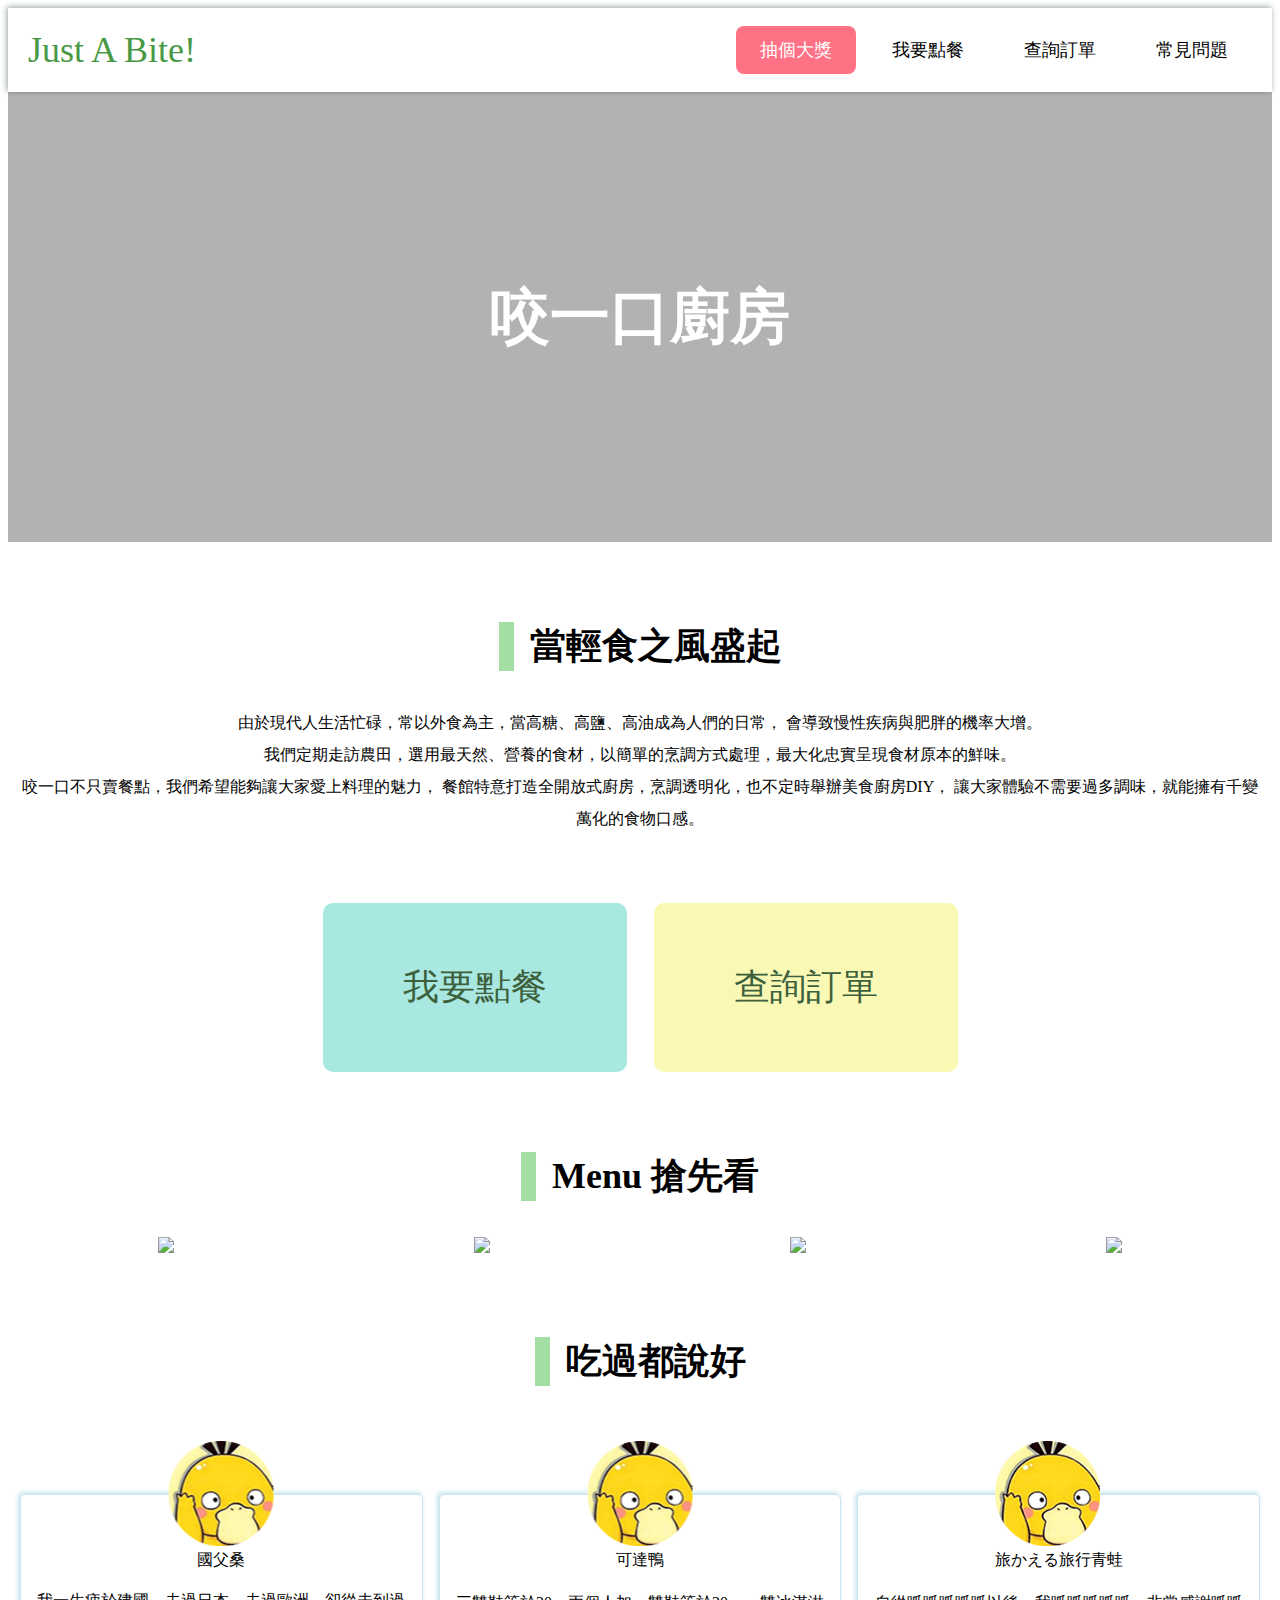
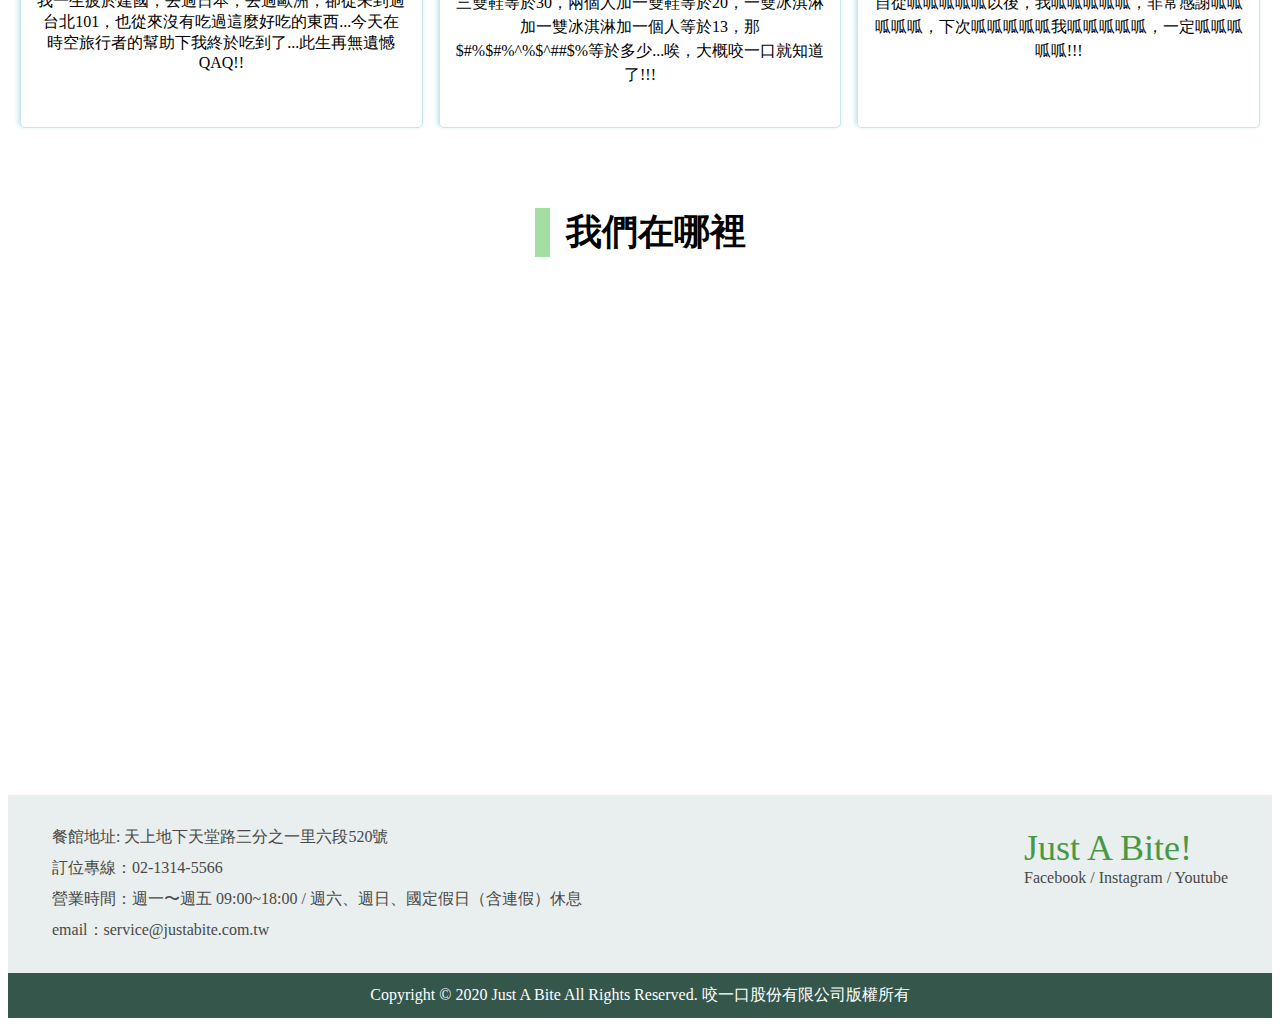
==== restaurant/index.html @ 6f4dba13 "新增餐廳評論切版" ====
<!DOCTYPE html>

<html>
<head>
  <meta charset="utf-8">
  <title>餐廳官網</title>
  <meta name="viewport" content="width=device-width, initial-scale=1">
  <link rel="stylesheet" href="https://necolas.github.io/normalize.css/8.0.1/normalize.css" />
  <link rel="stylesheet" href="./style.css"/>
</head>

<body>
    <nav class="navbar">
        <div class="wrapper">
            <div class="navbar__site-name">
                Just A Bite!
            </div>
            <!-- active代表被選中 -->
            <ul class="navbar__list">
                <li class="active"><a href="#">抽個大獎</a></li>
                <li><a href="#">我要點餐</a></li>
                <li><a href="#">查詢訂單</a></li>
                <li><a href="#">常見問題</a></li>
            </ul>
        </div>
    </nav>
    <section class="banner">
        <h1>咬一口廚房</h1>
    </section>

    <div class="wrapper">
        <section class="section">
            <h2 class="section__title">
                當輕食之風盛起
            </h2>
            <p class="section__desc">
                由於現代人生活忙碌，常以外食為主，當高糖、高鹽、高油成為人們的日常，
                會導致慢性疾病與肥胖的機率大增。
                </br>
                我們定期走訪農田，選用最天然、營養的食材，以簡單的烹調方式處理，最大化忠實呈現食材原本的鮮味。
                </br>
                咬一口不只賣餐點，我們希望能夠讓大家愛上料理的魅力，
                餐館特意打造全開放式廚房，烹調透明化，也不定時舉辦美食廚房DIY，
                讓大家體驗不需要過多調味，就能擁有千變萬化的食物口感。
            </p>
            <div class="bottons">
                <div class="botton btn-order">
                    我要點餐
                </div>
                <div class="botton btn-query">
                    查詢訂單
                </div>
            </div>
        </section>     
    </div>
      <section class="section">
          <h2 class="section__title">
              Menu 搶先看
          </h2>
          <div class="section__images">
            <div><img src="./nohandle_images/images/f-001.PNG"/></div>
            <div><img src="./nohandle_images/images/f-002.PNG"/></div>
            <div><img src="./nohandle_images/images/f-003.PNG"/></div>
            <div><img src="./nohandle_images/images/f-004.PNG"/></div>
          </div>
      </section>

      <div class="wrapper">
        <section class="section">
          <h2 class="section__title">
            吃過都說好
          </h2>
          <!-- 下面整塊 -->
          <div class="section__comments">
            <!-- 分三塊 -->
            <div class="comment">
              <div class="comment__author">
                <div class="comment__avatar"><img src="./nohandle_images/images/p-2.png"/></div>
                <p>國父桑</p>
              </div>
              <div class="comment__content">
                我一生疲於建國，去過日本，去過歐洲，卻從未到過台北101，也從來沒有吃過這麼好吃的東西...今天在時空旅行者的幫助下我終於吃到了...此生再無遺憾 QAQ!!
              </div>
            </div>
            <div class="comment">
              <div class="comment__author">
                <div class="comment__avatar"><img src="./nohandle_images/images/p-2.png"/></div>
                <p>可達鴨</p>
              </div>
              <div class="comment__content">
                三雙鞋等於30，兩個人加一雙鞋等於20，一雙冰淇淋加一雙冰淇淋加一個人等於13，那$#%$#%^%$^##$%等於多少...唉，大概咬一口就知道了!!!
              </div>
            </div>
            <div class="comment">
              <div class="comment__author">
                <div class="comment__avatar"><img src="./nohandle_images/images/p-2.png"/></div>
                <p>旅かえる旅行青蛙
                </p>
              </div>
              <div class="comment__content">
                自從呱呱呱呱呱以後，我呱呱呱呱呱，非常感謝呱呱呱呱呱，下次呱呱呱呱呱我呱呱呱呱呱，一定呱呱呱呱呱!!!
              </div>
            </div>                      
          </div>
        </section>
      </div>

      <div class="wrapper">
        <section class="section">
          <h2 class="section__title">
            我們在哪裡
          </h2>
          <iframe src="https://www.google.com/maps/embed?pb=!1m18!1m12!1m3!1d3615.002890183713!2d121.56235021495837!3d25.033975983972326!2m3!1f0!2f0!3f0!3m2!1i1024!2i768!4f13.1!3m3!1m2!1s0x3442abb6da9c9e1f%3A0x1206bcf082fd10a6!2zMTEw5Y-w5YyX5biC5L-h576p5Y2A5L-h576p6Lev5LqU5q61N-iZnw!5e0!3m2!1szh-TW!2stw!4v1616418100607!5m2!1szh-TW!2stw" width="100%" height="450" style="border:0;" allowfullscreen="" loading="lazy"></iframe>
        </section>
      </div>
      <footer>
        <div class="footer__top">
          <div class="wrapper">
            <div class="footer__info">
              <div>餐館地址: 天上地下天堂路三分之一里六段520號</div>
              <div>訂位專線：02-1314-5566</div>
              <div>營業時間：週一〜週五 09:00~18:00 / 週六、週日、國定假日（含連假）休息</div>
              <div>email：service@justabite.com.tw</div>
            </div>
            <div>
              <div class="footer__site">Just A Bite!</div>
              <div>Facebook / Instagram / Youtube</div>
            </div>
          </div>
        </div>
        <div class="footer__bottom">Copyright © 2020 Just A Bite All Rights Reserved. 咬一口股份有限公司版權所有</div>
      </footer>
</body>
</html>
---- restaurant/style.css ----
.navbar {
	box-shadow: -1.4px -1.4px 6px 0 #97a2a0;
}

.navbar .wrapper {
	display: flex;
	justify-content: space-between;
	align-items:center;
	height: 84px;
	background:white;
	padding: 0px 20px; 
}

/* title左邊名稱選單 */
.navbar__site-name {
	color: #489846;
	font-size: 36px;
}

/* title右邊選單 */
.navbar__list {
		list-style: none;
		margin: 0;
		padding: 0;
		display: flex;
		font-size: 18px;
}
/* title右邊選單 的每一個li */
.navbar__list  li {
		margin-left: 12px;
		border-radius: 8px;  
		transition: background 0.1s;
}

.navbar__list  li.active,.navbar__list  li:hover {
		background: #ff7286;
}


.navbar__list  li.active a,.navbar__list  li:hover a {
		color:white;
}

.navbar__list  li a {  
	 display:block;    
	 text-decoration: none;       
	 color:black;
	 padding: 12px 24px;
			 
}

.wrapper {
	max-width: 1280px;
	margin:0 auto; /* 置中 */
	padding: 0px 12px;
}

.banner {
	position: relative;
	height: 450px;
	background: url(./nohandle_images/images/banner.PNG) center/cover no-repeat;
		
}

.banner::after {
	content: '';
	position: absolute;
	background:rgba(0, 0, 0, 0.3);
	top: 0;
	left: 0;
	right: 0;
	bottom: 0;
}

.banner h1 {
	display: inline-block;
	position: relative;
	margin: 0;
	color: white;
	z-index: 2;
	top: 50%;
	left: 50%;
	transform: translate(-50%, -50%);
	font-size: 60px;
	font-weight: bold;
}

h2 {
	margin: 0;
}

.section {
		text-align: center;
		margin-top: 80px;
}

.section__title {
	display: inline-block;
	font-size: 36px;
	border-left: solid 15px #a3dea2;
	padding-left: 16px;
	margin-bottom: 36px;
}

.section__desc {
	font-size: 16px;
	line-height: 2em;
	margin: 0px 0px 68px 0px;
}

.botton {
	padding: 60px 80px;
	font-size: 36px;
	color: #3e613d; /*字體顏色*/
	display: inline-block;
	border-radius: 10px;
	cursor: pointer;
	transition: transform 0.1s;
}

.button:hover {
	transform: scale(1.1);
}

.btn-order {
	background:#a8e8e1 ;
}

.btn-query {
	margin-left: 23px;
	background:#f9f9b5 ;       
}

.section__images {
	display: flex;
}

.section__images div {
	width: 25%
}

.section__images img {
	width: 100%
}

footer {
	margin-top: 48px;
}

.footer__bottom {
	background: #35564b;
	padding: 12px;
	text-align: center;
	color: white;
	font-size: 16px;
}

.footer__top {
	background:#e8efee;
	padding: 32px;
	color: #484848;
}

.footer__top .wrapper {
	display: flex;
	justify-content: space-between;
}

.footer__info {
	margin-right: 16px;
}

.footer__info div + div {
	margin-top: 10px;
}

.footer__site {
	font-size: 36px;
	color: #489846;
}

.section__comments {
	display: flex;
	margin-top: 72px;
	
}

.comment {   
	border: solid 1px #c7e5ec;
	border-radius: 5px;
	box-shadow: -1.4px -1.4px 4px 0 #c7e5ec;    
	height: 200px;
	padding: 16px;
	position: relative;
	font-size: 16px;
	width: 30%;
	color: #000000; 
	text-align: center;
}

.comment +  .comment {
	margin-left: 16px;
	line-height: 1.5em;       
}     

.comment__avatar {
	width: 105px;
	height: 105px;
}

.comment__avatar img { 
	width: 100%;
	height: 100%;
}

.comment__author {
	display: inline-block;
	position: absolute;
	top: 18px;
	left: 50%;
	transform: translate(-50%, -50%);
}

.comment__author p{
	margin-top: 5px;
	line-height: 18px;
}

.comment__content {
	position: relative;
	top: 40%;
}

/* 手機板768大小 */
@media(max-width: 768px){
	.navbar .wrapper {
			height: 108px;
			flex-direction: column;
			justify-content:space-between;
			padding: 0px;
	}

	.navbar__site-name{
			margin-top: 10px;
	}

	.navbar__list{
			display: flex;
			width: 100%;
	}
	
	.navbar__list  li{
			flex: 1;
			margin-left: 0;
			border-radius: 0;
			text-align: center;
	}
	.btn-query {
			margin-left: 0px;
			margin-top: 16px;
	}

	.section__images{
			flex-direction: column;
	}

	.section__images div{
			width:100%;
	}

	.footer__top .wrapper {
	flex-direction: column-reverse;
}

	.footer__info {
		margin-right: 0;
		margin-top: 16px;
	}

	.section__comments {
	flex-direction: column;
}

	.comment + .comment {
		margin-left: 0;
		margin-top: 82px;
	}

}
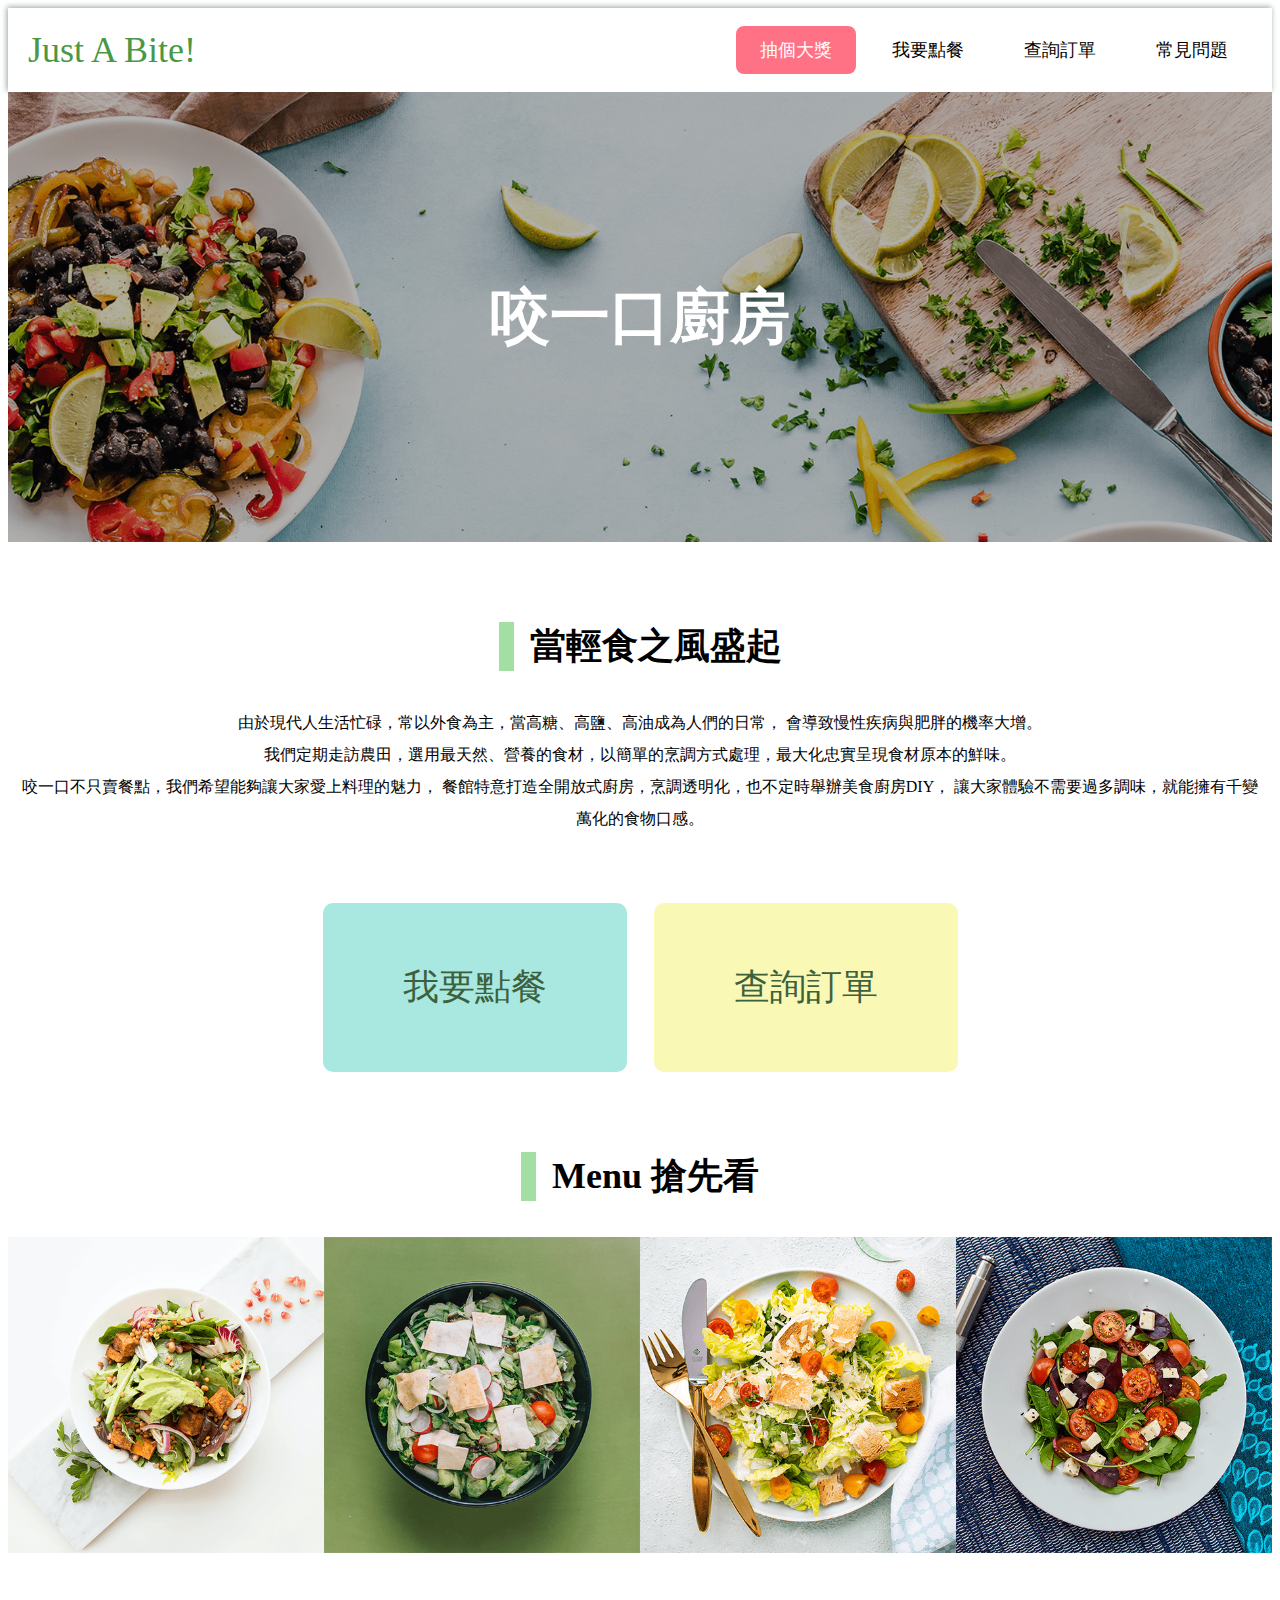
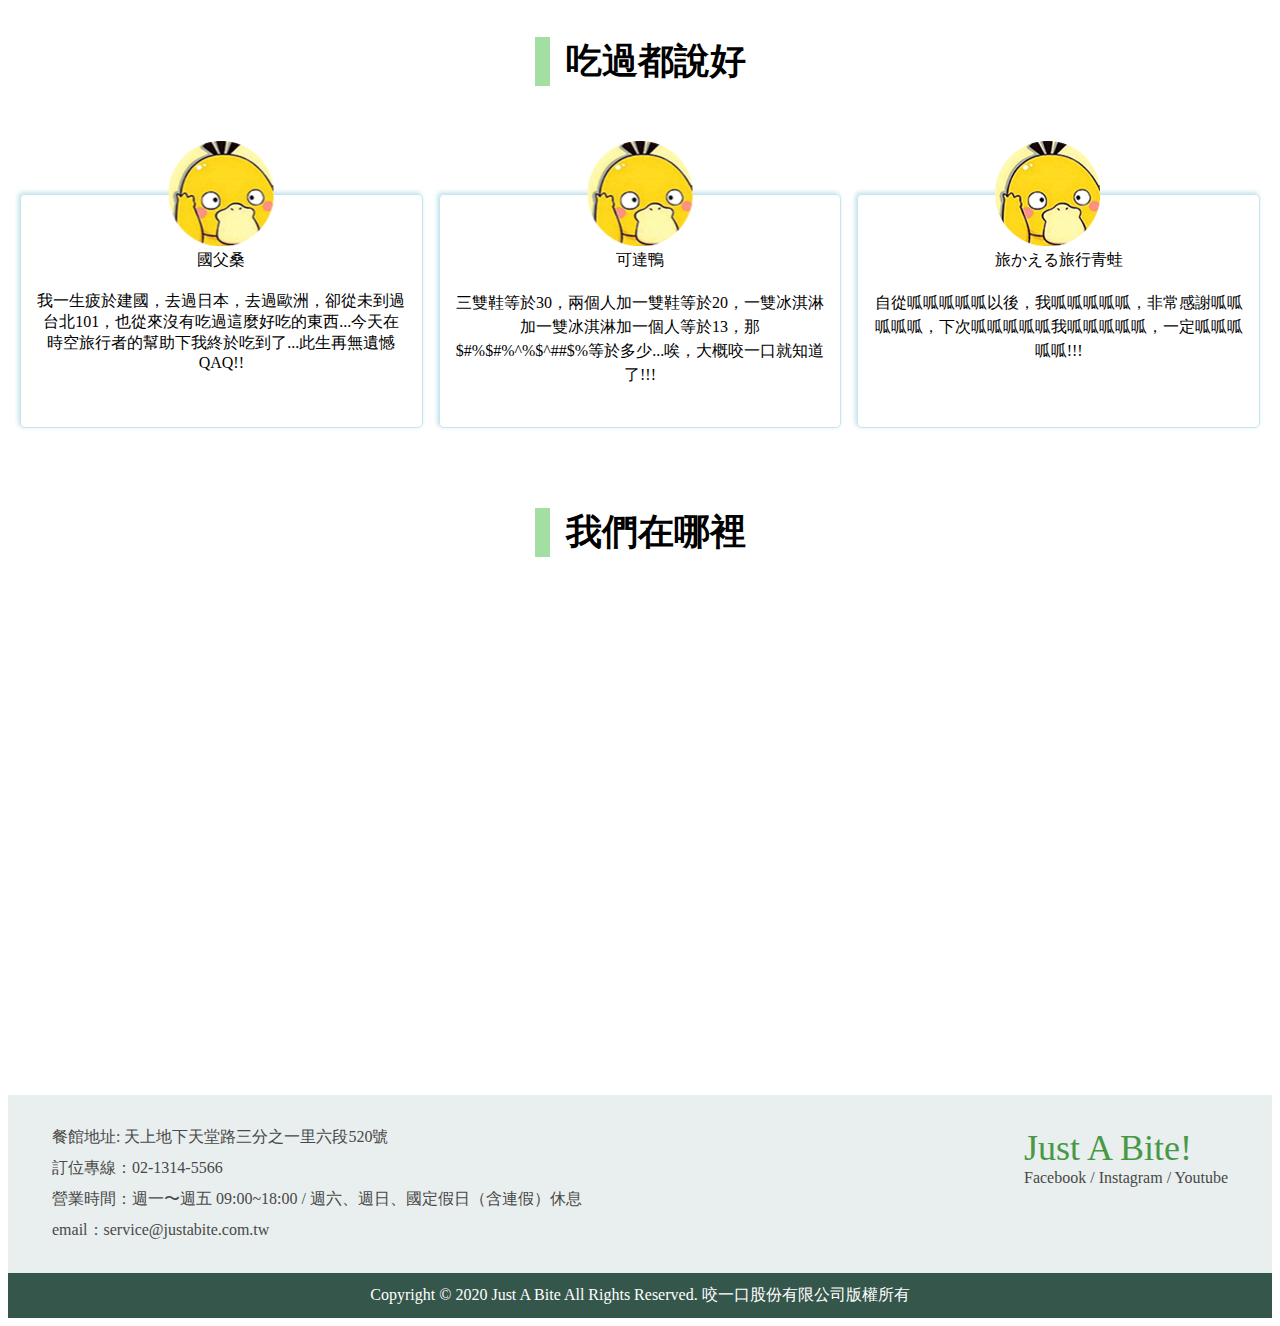
==== commit 77e45322: "修改圖片路徑" ====
--- a/restaurant/index.html
+++ b/restaurant/index.html
@@ -58,10 +58,10 @@
               Menu 搶先看
           </h2>
           <div class="section__images">
-            <div><img src="./nohandle_images/images/f-001.PNG"/></div>
-            <div><img src="./nohandle_images/images/f-002.PNG"/></div>
-            <div><img src="./nohandle_images/images/f-003.PNG"/></div>
-            <div><img src="./nohandle_images/images/f-004.PNG"/></div>
+            <div><img src="./nohandle_images/images/f-001.png"/></div>
+            <div><img src="./nohandle_images/images/f-002.png"/></div>
+            <div><img src="./nohandle_images/images/f-003.png"/></div>
+            <div><img src="./nohandle_images/images/f-004.png"/></div>
           </div>
       </section>
 
--- a/restaurant/style.css
+++ b/restaurant/style.css
@@ -58,7 +58,7 @@
 .banner {
 	position: relative;
 	height: 450px;
-	background: url(./nohandle_images/images/banner.PNG) center/cover no-repeat;
+	background: url(./nohandle_images/images/banner.png) center/cover no-repeat;
 		
 }
 
